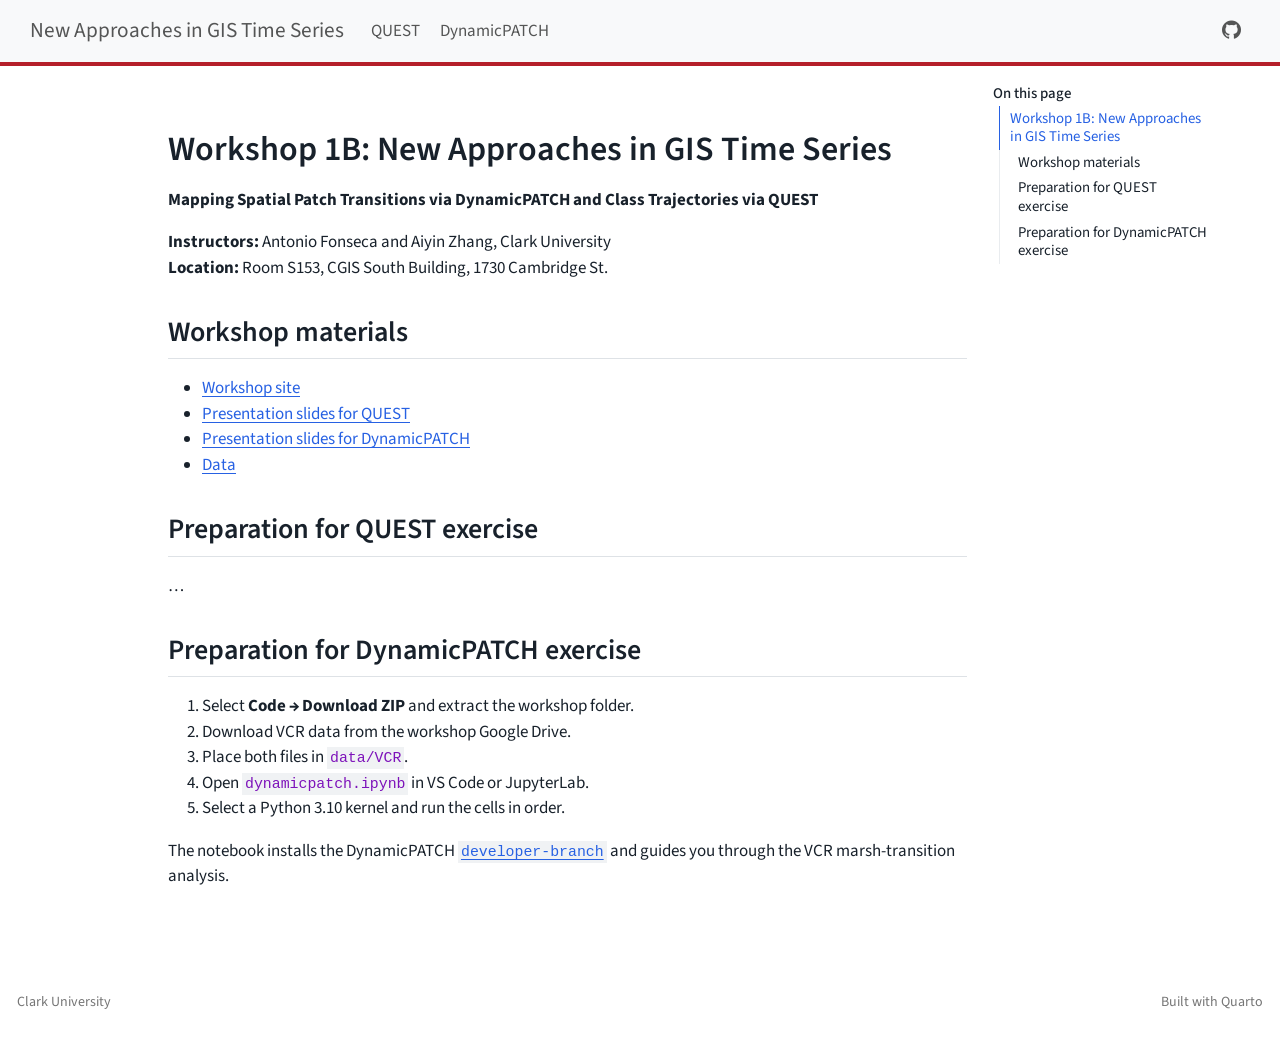
==== index.html @ e87b04e6 "Built site for gh-pages" ====
<!DOCTYPE html>
<html xmlns="http://www.w3.org/1999/xhtml" lang="en" xml:lang="en"><head>

<meta charset="utf-8">
<meta name="generator" content="quarto-1.10.18">

<meta name="viewport" content="width=device-width, initial-scale=1.0, user-scalable=yes">


<title>New Approaches in GIS Time Series</title>
<style>
/* Default styles provided by pandoc.
** See https://pandoc.org/MANUAL.html#variables-for-html for config info.
*/
span.smallcaps{font-variant: small-caps;}
div.columns{display: flex; gap: 1.5em;}
div.column{flex: auto;}
@media screen {
div.columns{gap: min(4vw, 1.5em);}
div.column{overflow-x: auto;}
}
div.hanging-indent{margin-left: 1.5em; text-indent: -1.5em;}
ul.task-list{list-style: none;}
ul.task-list li input[type="checkbox"] {
  width: 0.8em;
  margin: 0 0.8em 0.2em -1em; /* quarto-specific, see https://github.com/quarto-dev/quarto-cli/issues/4556 */ 
  vertical-align: middle;
}
</style>


<script src="site_libs/quarto-nav/quarto-nav.js"></script>
<script src="site_libs/quarto-nav/headroom.min.js"></script>
<script src="site_libs/clipboard/clipboard.min.js"></script>
<script src="site_libs/quarto-html/quarto.js" type="module"></script>
<script src="site_libs/quarto-html/tabsets/tabsets.js" type="module"></script>
<script src="site_libs/quarto-html/popper.min.js"></script>
<script src="site_libs/quarto-html/tippy.umd.min.js"></script>
<script src="site_libs/quarto-html/anchor.min.js"></script>
<link href="site_libs/quarto-html/tippy.css" rel="stylesheet">
<link href="site_libs/quarto-html/quarto-syntax-highlighting-64a204ab8560d761af7679ceaba22944.css" rel="stylesheet" id="quarto-text-highlighting-styles">
<script src="site_libs/bootstrap/bootstrap.min.js"></script>
<link href="site_libs/bootstrap/bootstrap-icons.css" rel="stylesheet">
<link href="site_libs/bootstrap/bootstrap-890df4807d457dbc410f87df85df408d.min.css" rel="stylesheet" append-hash="true" id="quarto-bootstrap" data-mode="light">
<script id="quarto-search-options" type="application/json">{
  "language": {
    "search-no-results-text": "No results",
    "search-matching-documents-text": "matching documents",
    "search-copy-link-title": "Copy link to search",
    "search-hide-matches-text": "Hide additional matches",
    "search-more-match-text": "more match in this document",
    "search-more-matches-text": "more matches in this document",
    "search-clear-button-title": "Clear",
    "search-text-placeholder": "",
    "search-detached-cancel-button-title": "Cancel",
    "search-submit-button-title": "Submit",
    "search-label": "Search"
  }
}</script>


<link rel="stylesheet" href="styles.css">
</head>

<body class="nav-fixed quarto-light">

<div id="quarto-search-results"></div>
  <header id="quarto-header" class="headroom fixed-top">
    <nav class="navbar navbar-expand-lg " data-bs-theme="dark">
      <div class="navbar-container container-fluid">
      <div class="navbar-brand-container mx-auto">
    <a class="navbar-brand" href="./index.html">
    <span class="navbar-title">New Approaches in GIS Time Series</span>
    </a>
  </div>
          <button class="navbar-toggler" type="button" data-bs-toggle="collapse" data-bs-target="#navbarCollapse" aria-controls="navbarCollapse" role="menu" aria-expanded="false" aria-label="Toggle navigation" onclick="if (window.quartoToggleHeadroom) { window.quartoToggleHeadroom(); }">
  <span class="navbar-toggler-icon"></span>
</button>
          <div class="collapse navbar-collapse" id="navbarCollapse">
            <ul class="navbar-nav navbar-nav-scroll me-auto">
  <li class="nav-item">
    <a class="nav-link" href="./QUEST_VCR_1990_2000_2010_2020.html"> 
<span class="menu-text">QUEST</span></a>
  </li>  
  <li class="nav-item">
    <a class="nav-link" href="./dynamicpatch.html"> 
<span class="menu-text">DynamicPATCH</span></a>
  </li>  
</ul>
            <ul class="navbar-nav navbar-nav-scroll ms-auto">
  <li class="nav-item compact">
    <a class="nav-link" href="https://github.com/zay1996/DynamicPATCH/tree/developer-branch"> <i class="bi bi-github" role="img" aria-label="DynamicPATCH developer branch on GitHub">
</i> 
<span class="menu-text"></span></a>
  </li>  
</ul>
          </div> <!-- /navcollapse -->
            <div class="quarto-navbar-tools">
</div>
      </div> <!-- /container-fluid -->
    </nav>
</header>
<!-- content -->
<div id="quarto-content" class="quarto-container page-columns page-rows-contents page-layout-article page-navbar">
<!-- sidebar -->
<!-- margin-sidebar -->
    <div id="quarto-margin-sidebar" class="sidebar margin-sidebar">
        <nav id="TOC" role="doc-toc" class="toc-active">
    <h2 id="toc-title">On this page</h2>
   
  <ul class="collapse">
  <li><a href="#workshop-1b-new-approaches-in-gis-time-series" id="toc-workshop-1b-new-approaches-in-gis-time-series" class="nav-link active" data-scroll-target="#workshop-1b-new-approaches-in-gis-time-series">Workshop 1B: New Approaches in GIS Time Series</a>
  <ul class="collapse">
  <li><a href="#workshop-materials" id="toc-workshop-materials" class="nav-link" data-scroll-target="#workshop-materials">Workshop materials</a></li>
  <li><a href="#preparation-for-quest-exercise" id="toc-preparation-for-quest-exercise" class="nav-link" data-scroll-target="#preparation-for-quest-exercise">Preparation for QUEST exercise</a></li>
  <li><a href="#preparation-for-dynamicpatch-exercise" id="toc-preparation-for-dynamicpatch-exercise" class="nav-link" data-scroll-target="#preparation-for-dynamicpatch-exercise">Preparation for DynamicPATCH exercise</a></li>
  </ul></li>
  </ul>
</nav>
    </div>
<!-- main -->
<main class="content" id="quarto-document-content"><header id="title-block-header" class="quarto-title-block"></header>




<section id="workshop-1b-new-approaches-in-gis-time-series" class="level1">
<h1>Workshop 1B: New Approaches in GIS Time Series</h1>
<p><strong>Mapping Spatial Patch Transitions via DynamicPATCH and Class Trajectories via QUEST</strong></p>
<p><strong>Instructors:</strong> Antonio Fonseca and Aiyin Zhang, Clark University<br>
<strong>Location:</strong> Room S153, CGIS South Building, 1730 Cambridge St.</p>
<section id="workshop-materials" class="level2">
<h2 class="anchored" data-anchor-id="workshop-materials">Workshop materials</h2>
<ul>
<li><a href="https://zay1996.github.io/Workshop_GIStimeseries/">Workshop site</a></li>
<li><a href="https://antoniovfonseca.github.io/summarize-change-components/quest-overview.html">Presentation slides for QUEST</a></li>
<li><a href="https://zay1996.github.io/Workshop_GIStimeseries/dynamicpatch-slides.html">Presentation slides for DynamicPATCH</a></li>
<li><a href="https://drive.google.com/drive/folders/14Lfq2cC1YiIU6R-_Ad7WTLWRcgOANiyQ?usp=sharing">Data</a></li>
</ul>
</section>
<section id="preparation-for-quest-exercise" class="level2">
<h2 class="anchored" data-anchor-id="preparation-for-quest-exercise">Preparation for QUEST exercise</h2>
<p>…</p>
</section>
<section id="preparation-for-dynamicpatch-exercise" class="level2">
<h2 class="anchored" data-anchor-id="preparation-for-dynamicpatch-exercise">Preparation for DynamicPATCH exercise</h2>
<ol type="1">
<li>Select <strong>Code → Download ZIP</strong> and extract the workshop folder.</li>
<li>Download VCR data from the workshop Google Drive.</li>
<li>Place both files in <code>data/VCR</code>.</li>
<li>Open <code>dynamicpatch.ipynb</code> in VS Code or JupyterLab.</li>
<li>Select a Python 3.10 kernel and run the cells in order.</li>
</ol>
<p>The notebook installs the DynamicPATCH <a href="https://github.com/zay1996/DynamicPATCH/tree/developer-branch"><code>developer-branch</code></a> and guides you through the VCR marsh-transition analysis.</p>


</section>
</section>

</main> <!-- /main -->
<script id="quarto-html-after-body" type="application/javascript">
  window.document.addEventListener("DOMContentLoaded", function (event) {
    const icon = "";
    const anchorJS = new window.AnchorJS();
    anchorJS.options = {
      placement: 'right',
      icon: icon
    };
    anchorJS.add('.anchored');
    const isCodeAnnotation = (el) => {
      for (const clz of el.classList) {
        if (clz.startsWith('code-annotation-')) {                     
          return true;
        }
      }
      return false;
    }
    const onCopySuccess = function(e) {
      // button target
      const button = e.trigger;
      // don't keep focus
      button.blur();
      // flash "checked"
      button.classList.add('code-copy-button-checked');
      var currentTitle = button.getAttribute("title");
      button.setAttribute("title", "Copied!");
      let tooltip;
      if (window.bootstrap) {
        button.setAttribute("data-bs-toggle", "tooltip");
        button.setAttribute("data-bs-placement", "left");
        button.setAttribute("data-bs-title", "Copied!");
        tooltip = new bootstrap.Tooltip(button, 
          { trigger: "manual", 
            customClass: "code-copy-button-tooltip",
            offset: [0, -8]});
        tooltip.show();    
      }
      setTimeout(function() {
        if (tooltip) {
          tooltip.hide();
          button.removeAttribute("data-bs-title");
          button.removeAttribute("data-bs-toggle");
          button.removeAttribute("data-bs-placement");
        }
        button.setAttribute("title", currentTitle);
        button.classList.remove('code-copy-button-checked');
      }, 1000);
      // clear code selection
      e.clearSelection();
    }
    const getTextToCopy = function(trigger) {
      const outerScaffold = trigger.parentElement.cloneNode(true);
      const codeEl = outerScaffold.querySelector('code');
      for (const childEl of codeEl.children) {
        if (isCodeAnnotation(childEl)) {
          childEl.remove();
        }
      }
      return codeEl.innerText;
    }
    const clipboard = new window.ClipboardJS('.code-copy-button:not([data-in-quarto-modal])', {
      text: getTextToCopy
    });
    clipboard.on('success', onCopySuccess);
    if (window.document.getElementById('quarto-embedded-source-code-modal')) {
      const clipboardModal = new window.ClipboardJS('.code-copy-button[data-in-quarto-modal]', {
        text: getTextToCopy,
        container: window.document.getElementById('quarto-embedded-source-code-modal')
      });
      clipboardModal.on('success', onCopySuccess);
    }
      var localhostRegex = new RegExp(/^(?:http|https):\/\/localhost\:?[0-9]*\//);
      var mailtoRegex = new RegExp(/^mailto:/);
        var filterRegex = new RegExp("https:\/\/zay1996\.github\.io\/Workshop_GIStimeseries\/");
      var isInternal = (href) => {
          return filterRegex.test(href) || localhostRegex.test(href) || mailtoRegex.test(href);
      }
      // Inspect non-navigation links and adorn them if external
     var links = window.document.querySelectorAll('a[href]:not(.nav-link):not(.navbar-brand):not(.toc-action):not(.sidebar-link):not(.sidebar-item-toggle):not(.pagination-link):not(.no-external):not([aria-hidden]):not(.dropdown-item):not(.quarto-navigation-tool):not(.about-link)');
      for (var i=0; i<links.length; i++) {
        const link = links[i];
        if (!isInternal(link.href)) {
          // undo the damage that might have been done by quarto-nav.js in the case of
          // links that we want to consider external
          if (link.dataset.originalHref !== undefined) {
            link.href = link.dataset.originalHref;
          }
            // target, if specified
            link.setAttribute("target", "_blank");
            if (link.getAttribute("rel") === null) {
              link.setAttribute("rel", "noopener");
            }
        }
      }
    function tippyHover(el, contentFn, onTriggerFn, onUntriggerFn) {
      const config = {
        allowHTML: true,
        maxWidth: 500,
        delay: 100,
        arrow: false,
        appendTo: function(el) {
            return el.parentElement;
        },
        interactive: true,
        interactiveBorder: 10,
        theme: 'quarto',
        placement: 'bottom-start',
      };
      if (contentFn) {
        config.content = contentFn;
      }
      if (onTriggerFn) {
        config.onTrigger = onTriggerFn;
      }
      if (onUntriggerFn) {
        config.onUntrigger = onUntriggerFn;
      }
      window.tippy(el, config); 
    }
    const noterefs = window.document.querySelectorAll('a[role="doc-noteref"]');
    for (var i=0; i<noterefs.length; i++) {
      const ref = noterefs[i];
      tippyHover(ref, function() {
        // use id or data attribute instead here
        let href = ref.getAttribute('data-footnote-href') || ref.getAttribute('href');
        try { href = new URL(href).hash; } catch {}
        const id = href.replace(/^#\/?/, "");
        const note = window.document.getElementById(id);
        if (note) {
          return note.innerHTML;
        } else {
          return "";
        }
      });
    }
    const xrefs = window.document.querySelectorAll('a.quarto-xref');
    const processXRef = (id, note) => {
      // Strip column container classes
      const stripColumnClz = (el) => {
        el.classList.remove("page-full", "page-columns");
        if (el.children) {
          for (const child of el.children) {
            stripColumnClz(child);
          }
        }
      }
      stripColumnClz(note)
      if (id === null || id.startsWith('sec-')) {
        // Special case sections, only their first couple elements
        const container = document.createElement("div");
        if (note.children && note.children.length > 2) {
          container.appendChild(note.children[0].cloneNode(true));
          for (let i = 1; i < note.children.length; i++) {
            const child = note.children[i];
            if (child.tagName === "P" && child.innerText === "") {
              continue;
            } else {
              container.appendChild(child.cloneNode(true));
              break;
            }
          }
          if (window.Quarto?.typesetMath) {
            window.Quarto.typesetMath(container);
          }
          return container.innerHTML
        } else {
          if (window.Quarto?.typesetMath) {
            window.Quarto.typesetMath(note);
          }
          return note.innerHTML;
        }
      } else {
        // Remove any anchor links if they are present
        const anchorLink = note.querySelector('a.anchorjs-link');
        if (anchorLink) {
          anchorLink.remove();
        }
        if (window.Quarto?.typesetMath) {
          window.Quarto.typesetMath(note);
        }
        if (note.classList.contains("callout")) {
          return note.outerHTML;
        } else {
          return note.innerHTML;
        }
      }
    }
    for (var i=0; i<xrefs.length; i++) {
      const xref = xrefs[i];
      tippyHover(xref, undefined, function(instance) {
        instance.disable();
        let url = xref.getAttribute('href');
        let hash = undefined; 
        if (url.startsWith('#')) {
          hash = url;
        } else {
          try { hash = new URL(url).hash; } catch {}
        }
        if (hash) {
          const id = hash.replace(/^#\/?/, "");
          const note = window.document.getElementById(id);
          if (note !== null) {
            try {
              const html = processXRef(id, note.cloneNode(true));
              instance.setContent(html);
            } finally {
              instance.enable();
              instance.show();
            }
          } else {
            // See if we can fetch this
            fetch(url.split('#')[0])
            .then(res => res.text())
            .then(html => {
              const parser = new DOMParser();
              const htmlDoc = parser.parseFromString(html, "text/html");
              const note = htmlDoc.getElementById(id);
              if (note !== null) {
                const html = processXRef(id, note);
                instance.setContent(html);
              } 
            }).finally(() => {
              instance.enable();
              instance.show();
            });
          }
        } else {
          // See if we can fetch a full url (with no hash to target)
          // This is a special case and we should probably do some content thinning / targeting
          fetch(url)
          .then(res => res.text())
          .then(html => {
            const parser = new DOMParser();
            const htmlDoc = parser.parseFromString(html, "text/html");
            const note = htmlDoc.querySelector('main.content');
            if (note !== null) {
              // This should only happen for chapter cross references
              // (since there is no id in the URL)
              // remove the first header
              if (note.children.length > 0 && note.children[0].tagName === "HEADER") {
                note.children[0].remove();
              }
              const html = processXRef(null, note);
              instance.setContent(html);
            } 
          }).finally(() => {
            instance.enable();
            instance.show();
          });
        }
      }, function(instance) {
      });
    }
        let selectedAnnoteEl;
        const selectorForAnnotation = ( cell, annotation) => {
          let cellAttr = 'data-code-cell="' + cell + '"';
          let lineAttr = 'data-code-annotation="' +  annotation + '"';
          const selector = 'span[' + cellAttr + '][' + lineAttr + ']';
          return selector;
        }
        const selectCodeLines = (annoteEl) => {
          const doc = window.document;
          const targetCell = annoteEl.getAttribute("data-target-cell");
          const targetAnnotation = annoteEl.getAttribute("data-target-annotation");
          const annoteSpan = window.document.querySelector(selectorForAnnotation(targetCell, targetAnnotation));
          const lines = annoteSpan.getAttribute("data-code-lines").split(",");
          const lineIds = lines.map((line) => {
            return targetCell + "-" + line;
          })
          let top = null;
          let height = null;
          let parent = null;
          if (lineIds.length > 0) {
              //compute the position of the single el (top and bottom and make a div)
              const el = window.document.getElementById(lineIds[0]);
              top = el.offsetTop;
              height = el.offsetHeight;
              parent = el.parentElement.parentElement;
            if (lineIds.length > 1) {
              const lastEl = window.document.getElementById(lineIds[lineIds.length - 1]);
              const bottom = lastEl.offsetTop + lastEl.offsetHeight;
              height = bottom - top;
            }
            if (top !== null && height !== null && parent !== null) {
              // cook up a div (if necessary) and position it 
              let div = window.document.getElementById("code-annotation-line-highlight");
              if (div === null) {
                div = window.document.createElement("div");
                div.setAttribute("id", "code-annotation-line-highlight");
                div.style.position = 'absolute';
                parent.appendChild(div);
              }
              div.style.top = top - 2 + "px";
              div.style.height = height + 4 + "px";
              div.style.left = 0;
              let gutterDiv = window.document.getElementById("code-annotation-line-highlight-gutter");
              if (gutterDiv === null) {
                gutterDiv = window.document.createElement("div");
                gutterDiv.setAttribute("id", "code-annotation-line-highlight-gutter");
                gutterDiv.style.position = 'absolute';
                const codeCell = window.document.getElementById(targetCell);
                const gutter = codeCell.querySelector('.code-annotation-gutter');
                gutter.appendChild(gutterDiv);
              }
              gutterDiv.style.top = top - 2 + "px";
              gutterDiv.style.height = height + 4 + "px";
            }
            selectedAnnoteEl = annoteEl;
          }
        };
        const unselectCodeLines = () => {
          const elementsIds = ["code-annotation-line-highlight", "code-annotation-line-highlight-gutter"];
          elementsIds.forEach((elId) => {
            const div = window.document.getElementById(elId);
            if (div) {
              div.remove();
            }
          });
          selectedAnnoteEl = undefined;
        };
          // Handle positioning of the toggle
      window.addEventListener(
        "resize",
        throttle(() => {
          elRect = undefined;
          if (selectedAnnoteEl) {
            selectCodeLines(selectedAnnoteEl);
          }
        }, 10)
      );
      function throttle(fn, ms) {
      let throttle = false;
      let timer;
        return (...args) => {
          if(!throttle) { // first call gets through
              fn.apply(this, args);
              throttle = true;
          } else { // all the others get throttled
              if(timer) clearTimeout(timer); // cancel #2
              timer = setTimeout(() => {
                fn.apply(this, args);
                timer = throttle = false;
              }, ms);
          }
        };
      }
        // Attach click handler to the DT
        const annoteDls = window.document.querySelectorAll('dt[data-target-cell]');
        for (const annoteDlNode of annoteDls) {
          annoteDlNode.addEventListener('click', (event) => {
            const clickedEl = event.target;
            if (clickedEl !== selectedAnnoteEl) {
              unselectCodeLines();
              const activeEl = window.document.querySelector('dt[data-target-cell].code-annotation-active');
              if (activeEl) {
                activeEl.classList.remove('code-annotation-active');
              }
              selectCodeLines(clickedEl);
              clickedEl.classList.add('code-annotation-active');
            } else {
              // Unselect the line
              unselectCodeLines();
              clickedEl.classList.remove('code-annotation-active');
            }
          });
        }
    const findCites = (el) => {
      const parentEl = el.parentElement;
      if (parentEl) {
        const cites = parentEl.dataset.cites;
        if (cites) {
          return {
            el,
            cites: cites.split(' ')
          };
        } else {
          return findCites(el.parentElement)
        }
      } else {
        return undefined;
      }
    };
    var bibliorefs = window.document.querySelectorAll('a[role="doc-biblioref"]');
    for (var i=0; i<bibliorefs.length; i++) {
      const ref = bibliorefs[i];
      const citeInfo = findCites(ref);
      if (citeInfo) {
        tippyHover(citeInfo.el, function() {
          var popup = window.document.createElement('div');
          citeInfo.cites.forEach(function(cite) {
            var citeDiv = window.document.createElement('div');
            citeDiv.classList.add('hanging-indent');
            citeDiv.classList.add('csl-entry');
            var biblioDiv = window.document.getElementById('ref-' + cite);
            if (biblioDiv) {
              citeDiv.innerHTML = biblioDiv.innerHTML;
            }
            popup.appendChild(citeDiv);
          });
          return popup.innerHTML;
        });
      }
    }
  });
  </script>
</div> <!-- /content -->
<footer class="footer">
  <div class="nav-footer">
    <div class="nav-footer-left">
<p>Clark University</p>
</div>   
    <div class="nav-footer-center">
      &nbsp;
    </div>
    <div class="nav-footer-right">
<p>Built with Quarto</p>
</div>
  </div>
</footer>




</body></html>
---- site_libs/quarto-html/tippy.css ----
.tippy-box[data-animation=fade][data-state=hidden]{opacity:0}[data-tippy-root]{max-width:calc(100vw - 10px)}.tippy-box{position:relative;background-color:#333;color:#fff;border-radius:4px;font-size:14px;line-height:1.4;white-space:normal;outline:0;transition-property:transform,visibility,opacity}.tippy-box[data-placement^=top]>.tippy-arrow{bottom:0}.tippy-box[data-placement^=top]>.tippy-arrow:before{bottom:-7px;left:0;border-width:8px 8px 0;border-top-color:initial;transform-origin:center top}.tippy-box[data-placement^=bottom]>.tippy-arrow{top:0}.tippy-box[data-placement^=bottom]>.tippy-arrow:before{top:-7px;left:0;border-width:0 8px 8px;border-bottom-color:initial;transform-origin:center bottom}.tippy-box[data-placement^=left]>.tippy-arrow{right:0}.tippy-box[data-placement^=left]>.tippy-arrow:before{border-width:8px 0 8px 8px;border-left-color:initial;right:-7px;transform-origin:center left}.tippy-box[data-placement^=right]>.tippy-arrow{left:0}.tippy-box[data-placement^=right]>.tippy-arrow:before{left:-7px;border-width:8px 8px 8px 0;border-right-color:initial;transform-origin:center right}.tippy-box[data-inertia][data-state=visible]{transition-timing-function:cubic-bezier(.54,1.5,.38,1.11)}.tippy-arrow{width:16px;height:16px;color:#333}.tippy-arrow:before{content:"";position:absolute;border-color:transparent;border-style:solid}.tippy-content{position:relative;padding:5px 9px;z-index:1}
---- site_libs/quarto-html/quarto-syntax-highlighting-64a204ab8560d761af7679ceaba22944.css ----
/* quarto syntax highlight colors */
:root {
  --quarto-hl-ot-color: #003B4F;
  --quarto-hl-at-color: #657422;
  --quarto-hl-ss-color: #20794D;
  --quarto-hl-an-color: #5E5E5E;
  --quarto-hl-fu-color: #4758AB;
  --quarto-hl-st-color: #20794D;
  --quarto-hl-cf-color: #003B4F;
  --quarto-hl-op-color: #5E5E5E;
  --quarto-hl-er-color: #AD0000;
  --quarto-hl-bn-color: #AD0000;
  --quarto-hl-al-color: #AD0000;
  --quarto-hl-va-color: #111111;
  --quarto-hl-bu-color: inherit;
  --quarto-hl-ex-color: inherit;
  --quarto-hl-pp-color: #AD0000;
  --quarto-hl-in-color: #5E5E5E;
  --quarto-hl-vs-color: #20794D;
  --quarto-hl-wa-color: #5E5E5E;
  --quarto-hl-do-color: #5E5E5E;
  --quarto-hl-im-color: #00769E;
  --quarto-hl-ch-color: #20794D;
  --quarto-hl-dt-color: #AD0000;
  --quarto-hl-fl-color: #AD0000;
  --quarto-hl-co-color: #5E5E5E;
  --quarto-hl-cv-color: #5E5E5E;
  --quarto-hl-cn-color: #8f5902;
  --quarto-hl-sc-color: #5E5E5E;
  --quarto-hl-dv-color: #AD0000;
  --quarto-hl-kw-color: #003B4F;
}

/* other quarto variables */
:root {
  --quarto-font-monospace: SFMono-Regular, Menlo, Monaco, Consolas, "Liberation Mono", "Courier New", monospace;
}

/* syntax highlight based on Pandoc's rules */
pre > code.sourceCode > span {
  color: #003B4F;
}

code.sourceCode > span {
  color: #003B4F;
}

div.sourceCode,
div.sourceCode pre.sourceCode {
  color: #003B4F;
}

/* Normal */
code span {
  color: #003B4F;
}

/* Alert */
code span.al {
  color: #AD0000;
  font-style: inherit;
}

/* Annotation */
code span.an {
  color: #5E5E5E;
  font-style: inherit;
}

/* Attribute */
code span.at {
  color: #657422;
  font-style: inherit;
}

/* BaseN */
code span.bn {
  color: #AD0000;
  font-style: inherit;
}

/* BuiltIn */
code span.bu {
  font-style: inherit;
}

/* ControlFlow */
code span.cf {
  color: #003B4F;
  font-weight: bold;
  font-style: inherit;
}

/* Char */
code span.ch {
  color: #20794D;
  font-style: inherit;
}

/* Constant */
code span.cn {
  color: #8f5902;
  font-style: inherit;
}

/* Comment */
code span.co {
  color: #5E5E5E;
  font-style: inherit;
}

/* CommentVar */
code span.cv {
  color: #5E5E5E;
  font-style: italic;
}

/* Documentation */
code span.do {
  color: #5E5E5E;
  font-style: italic;
}

/* DataType */
code span.dt {
  color: #AD0000;
  font-style: inherit;
}

/* DecVal */
code span.dv {
  color: #AD0000;
  font-style: inherit;
}

/* Error */
code span.er {
  color: #AD0000;
  font-style: inherit;
}

/* Extension */
code span.ex {
  font-style: inherit;
}

/* Float */
code span.fl {
  color: #AD0000;
  font-style: inherit;
}

/* Function */
code span.fu {
  color: #4758AB;
  font-style: inherit;
}

/* Import */
code span.im {
  color: #00769E;
  font-style: inherit;
}

/* Information */
code span.in {
  color: #5E5E5E;
  font-style: inherit;
}

/* Keyword */
code span.kw {
  color: #003B4F;
  font-weight: bold;
  font-style: inherit;
}

/* Operator */
code span.op {
  color: #5E5E5E;
  font-style: inherit;
}

/* Other */
code span.ot {
  color: #003B4F;
  font-style: inherit;
}

/* Preprocessor */
code span.pp {
  color: #AD0000;
  font-style: inherit;
}

/* SpecialChar */
code span.sc {
  color: #5E5E5E;
  font-style: inherit;
}

/* SpecialString */
code span.ss {
  color: #20794D;
  font-style: inherit;
}

/* String */
code span.st {
  color: #20794D;
  font-style: inherit;
}

/* Variable */
code span.va {
  color: #111111;
  font-style: inherit;
}

/* VerbatimString */
code span.vs {
  color: #20794D;
  font-style: inherit;
}

/* Warning */
code span.wa {
  color: #5E5E5E;
  font-style: italic;
}

.prevent-inlining {
  content: "</";
}

/*# sourceMappingURL=9d8d5bb603a83b8298b89080a598c93b.css.map */
---- styles.css ----
:root {
  --workshop-red: #b51f2a;
  --workshop-ink: #18212b;
  --workshop-soft: #f5f1ed;
}

body {
  color: var(--workshop-ink);
}

.navbar {
  border-bottom: 4px solid var(--workshop-red);
}

.workshop-hero {
  padding: 3.3rem clamp(1.5rem, 5vw, 5rem);
  margin: -1rem -0.75rem 2.25rem;
  color: white;
  background: linear-gradient(125deg, #70111a, var(--workshop-red) 62%, #d94d4d);
}

.workshop-hero h2 {
  max-width: 980px;
  margin-top: 0;
  font-size: clamp(2rem, 4vw, 3.4rem);
  line-height: 1.05;
}

.workshop-hero h3 {
  max-width: 980px;
  margin: 1rem 0 1.6rem;
  color: #fff7f3;
  font-weight: 500;
}

.hero-actions {
  display: flex;
  flex-wrap: wrap;
  gap: 0.8rem;
  margin-top: 1.5rem;
}

.workshop-hero .btn-primary {
  color: var(--workshop-red);
  background: white;
  border-color: white;
}

.workshop-hero .btn-outline-primary {
  color: white;
  border-color: white;
}

.results-grid {
  display: grid;
  grid-template-columns: repeat(2, minmax(0, 1fr));
  gap: 1.2rem;
}

.results-grid p {
  margin: 0;
}

.results-grid img {
  width: 100%;
  height: 100%;
  object-fit: contain;
  border: 1px solid #ded7d0;
  background: white;
}

table {
  font-size: 1rem;
}

@media (max-width: 780px) {
  .results-grid {
    grid-template-columns: 1fr;
  }
}
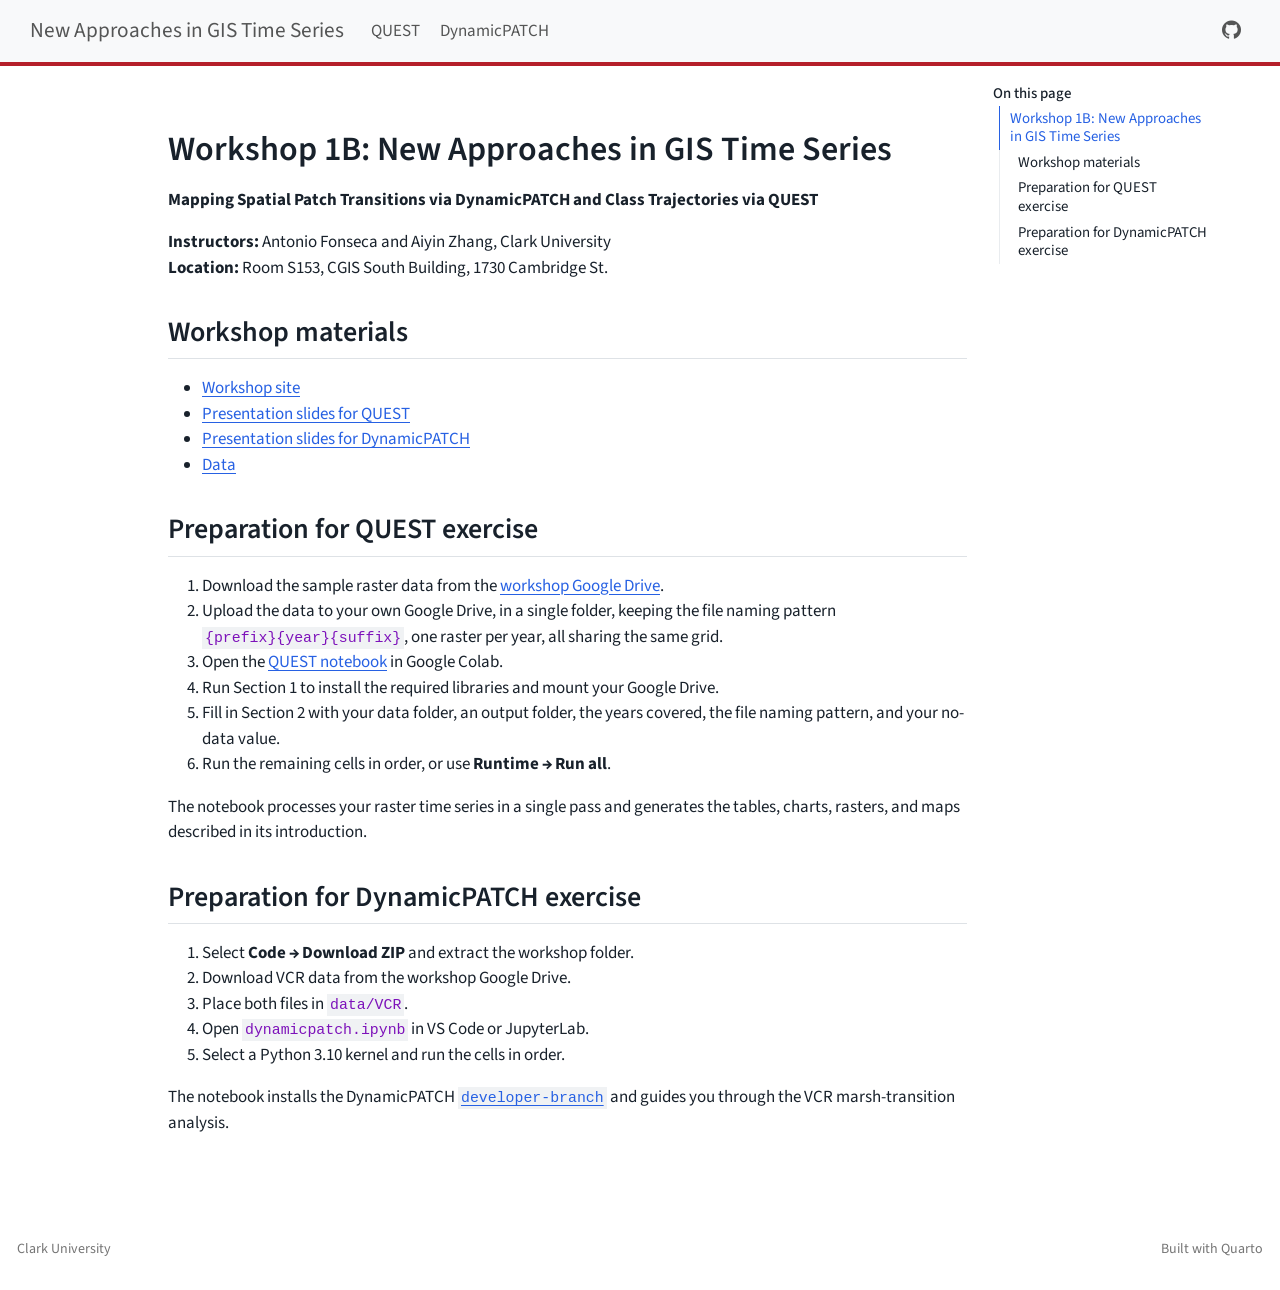
==== commit 79a06c21: "Built site for gh-pages" ====
--- a/index.html
+++ b/index.html
@@ -140,7 +140,15 @@
 </section>
 <section id="preparation-for-quest-exercise" class="level2">
 <h2 class="anchored" data-anchor-id="preparation-for-quest-exercise">Preparation for QUEST exercise</h2>
-<p>…</p>
+<ol type="1">
+<li>Download the sample raster data from the <a href="https://drive.google.com/drive/folders/14Lfq2cC1YiIU6R-_Ad7WTLWRcgOANiyQ?usp=sharing">workshop Google Drive</a>.</li>
+<li>Upload the data to your own Google Drive, in a single folder, keeping the file naming pattern <code>{prefix}{year}{suffix}</code>, one raster per year, all sharing the same grid.</li>
+<li>Open the <a href="https://colab.research.google.com/github/antoniovfonseca/summarize-change-components/blob/main/notebooks/v3/03_quest_pie.ipynb">QUEST notebook</a> in Google Colab.</li>
+<li>Run Section 1 to install the required libraries and mount your Google Drive.</li>
+<li>Fill in Section 2 with your data folder, an output folder, the years covered, the file naming pattern, and your no-data value.</li>
+<li>Run the remaining cells in order, or use <strong>Runtime → Run all</strong>.</li>
+</ol>
+<p>The notebook processes your raster time series in a single pass and generates the tables, charts, rasters, and maps described in its introduction.</p>
 </section>
 <section id="preparation-for-dynamicpatch-exercise" class="level2">
 <h2 class="anchored" data-anchor-id="preparation-for-dynamicpatch-exercise">Preparation for DynamicPATCH exercise</h2>
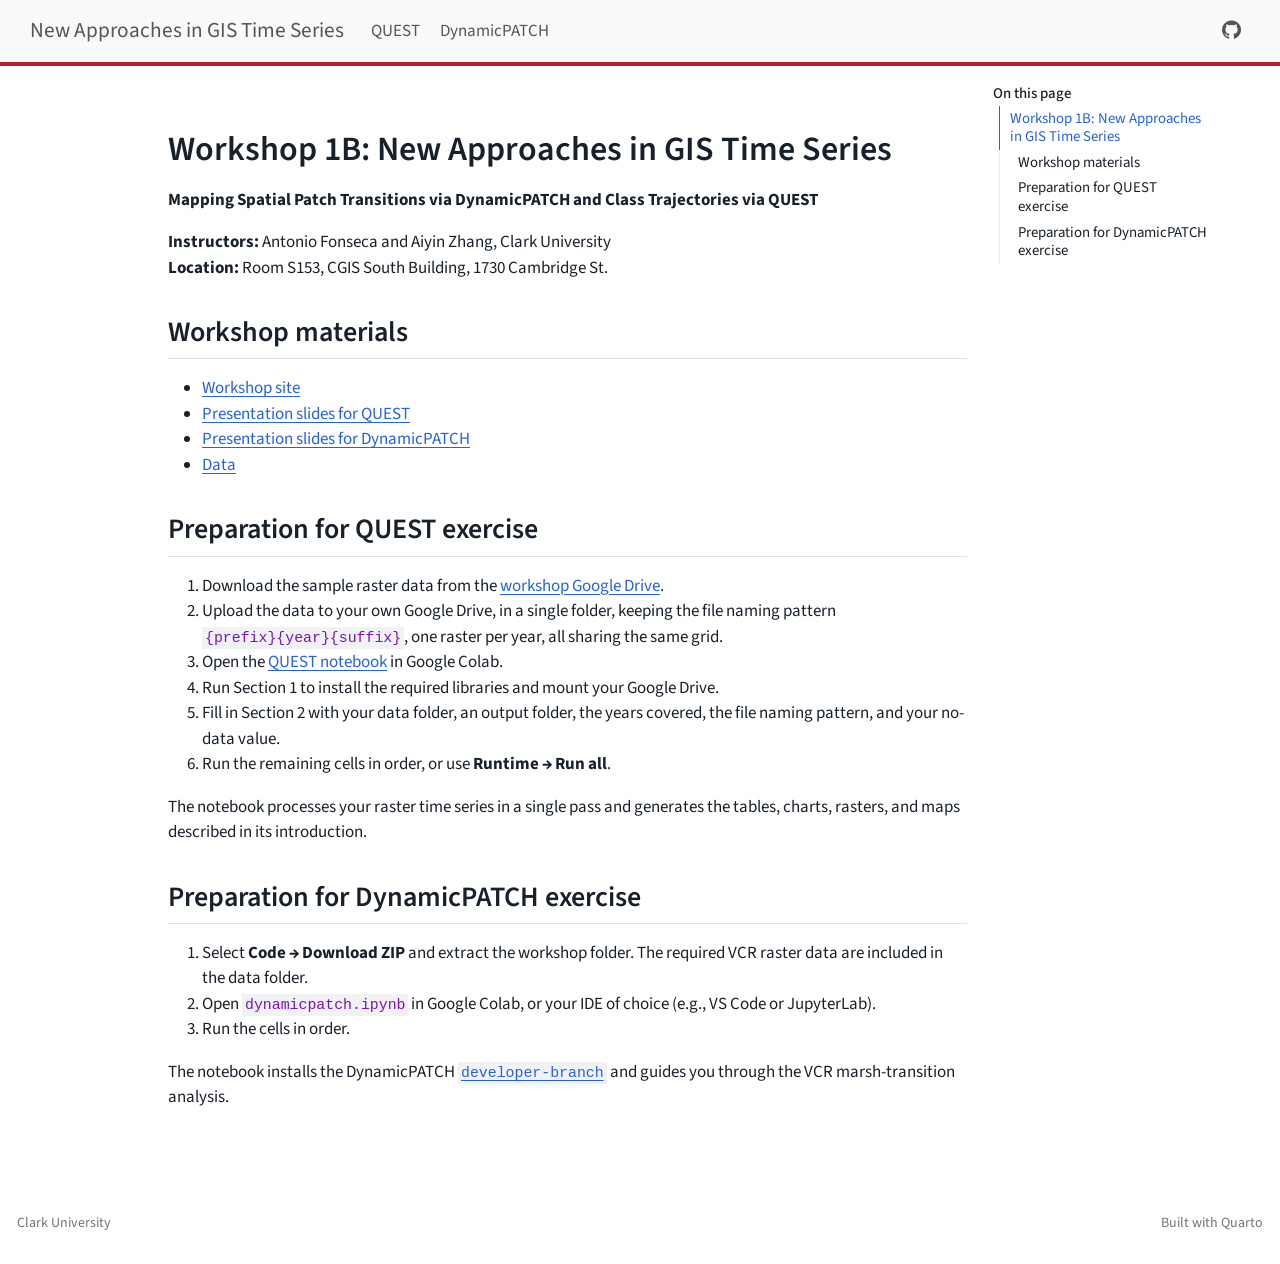
==== commit 37a7a19c: "Built site for gh-pages" ====
--- a/index.html
+++ b/index.html
@@ -134,8 +134,8 @@
 <ul>
 <li><a href="https://zay1996.github.io/Workshop_GIStimeseries/">Workshop site</a></li>
 <li><a href="https://antoniovfonseca.github.io/summarize-change-components/quest-overview.html">Presentation slides for QUEST</a></li>
-<li><a href="https://zay1996.github.io/Workshop_GIStimeseries/dynamicpatch-slides.html">Presentation slides for DynamicPATCH</a></li>
-<li><a href="https://drive.google.com/drive/folders/14Lfq2cC1YiIU6R-_Ad7WTLWRcgOANiyQ?usp=sharing">Data</a></li>
+<li><a href="https://github.com/zay1996/Workshop_GIStimeseries/blob/main/assets/slides/workshop_DynamicPATCH.pptx">Presentation slides for DynamicPATCH</a></li>
+<li><a href="https://github.com/zay1996/Workshop_GIStimeseries/tree/main/data">Data</a></li>
 </ul>
 </section>
 <section id="preparation-for-quest-exercise" class="level2">
@@ -143,7 +143,7 @@
 <ol type="1">
 <li>Download the sample raster data from the <a href="https://drive.google.com/drive/folders/14Lfq2cC1YiIU6R-_Ad7WTLWRcgOANiyQ?usp=sharing">workshop Google Drive</a>.</li>
 <li>Upload the data to your own Google Drive, in a single folder, keeping the file naming pattern <code>{prefix}{year}{suffix}</code>, one raster per year, all sharing the same grid.</li>
-<li>Open the <a href="https://colab.research.google.com/github/antoniovfonseca/summarize-change-components/blob/main/notebooks/v3/03_quest_pie.ipynb">QUEST notebook</a> in Google Colab.</li>
+<li>Open the <a href="https://colab.research.google.com/github/zay1996/Workshop_GIStimeseries/blob/main/QUEST_VCR_1990_2000_2010_2020.ipynb">QUEST notebook</a> in Google Colab.</li>
 <li>Run Section 1 to install the required libraries and mount your Google Drive.</li>
 <li>Fill in Section 2 with your data folder, an output folder, the years covered, the file naming pattern, and your no-data value.</li>
 <li>Run the remaining cells in order, or use <strong>Runtime → Run all</strong>.</li>
@@ -153,11 +153,9 @@
 <section id="preparation-for-dynamicpatch-exercise" class="level2">
 <h2 class="anchored" data-anchor-id="preparation-for-dynamicpatch-exercise">Preparation for DynamicPATCH exercise</h2>
 <ol type="1">
-<li>Select <strong>Code → Download ZIP</strong> and extract the workshop folder.</li>
-<li>Download VCR data from the workshop Google Drive.</li>
-<li>Place both files in <code>data/VCR</code>.</li>
-<li>Open <code>dynamicpatch.ipynb</code> in VS Code or JupyterLab.</li>
-<li>Select a Python 3.10 kernel and run the cells in order.</li>
+<li>Select <strong>Code → Download ZIP</strong> and extract the workshop folder. The required VCR raster data are included in the data folder.</li>
+<li>Open <code>dynamicpatch.ipynb</code> in Google Colab, or your IDE of choice (e.g., VS Code or JupyterLab).</li>
+<li>Run the cells in order.</li>
 </ol>
 <p>The notebook installs the DynamicPATCH <a href="https://github.com/zay1996/DynamicPATCH/tree/developer-branch"><code>developer-branch</code></a> and guides you through the VCR marsh-transition analysis.</p>
 
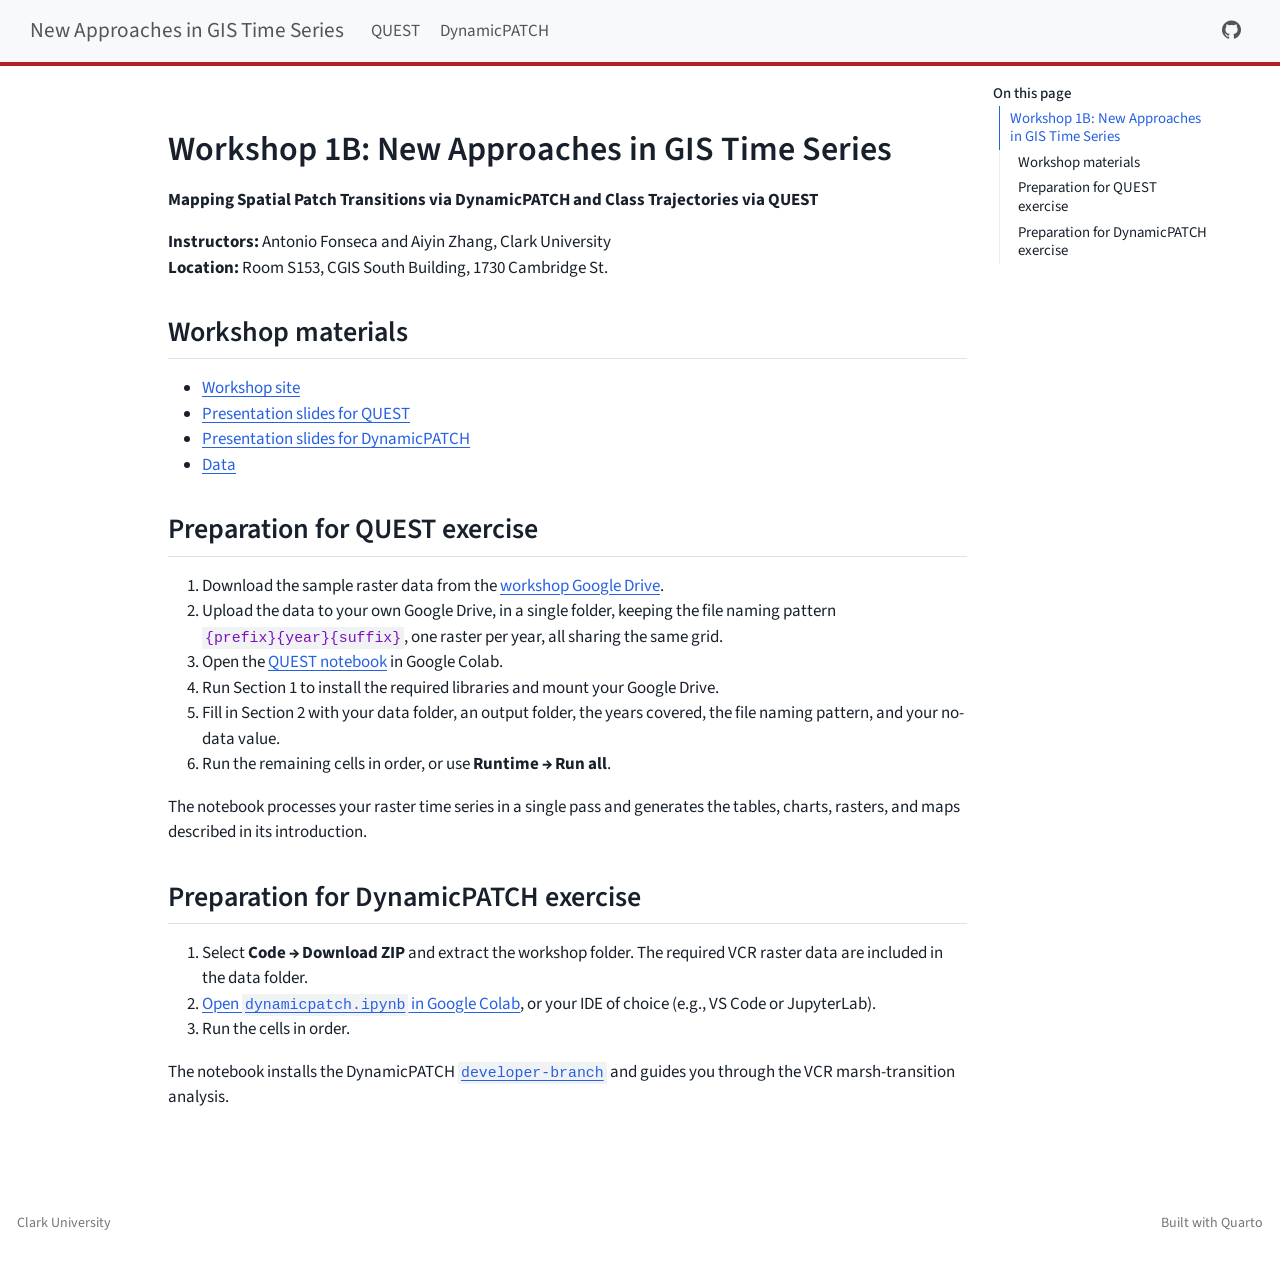
==== commit fa47a409: "Built site for gh-pages" ====
--- a/index.html
+++ b/index.html
@@ -154,7 +154,7 @@
 <h2 class="anchored" data-anchor-id="preparation-for-dynamicpatch-exercise">Preparation for DynamicPATCH exercise</h2>
 <ol type="1">
 <li>Select <strong>Code → Download ZIP</strong> and extract the workshop folder. The required VCR raster data are included in the data folder.</li>
-<li>Open <code>dynamicpatch.ipynb</code> in Google Colab, or your IDE of choice (e.g., VS Code or JupyterLab).</li>
+<li><a href="https://colab.research.google.com/github/zay1996/Workshop_GIStimeseries/blob/main/dynamicpatch.ipynb">Open <code>dynamicpatch.ipynb</code> in Google Colab</a>, or your IDE of choice (e.g., VS Code or JupyterLab).</li>
 <li>Run the cells in order.</li>
 </ol>
 <p>The notebook installs the DynamicPATCH <a href="https://github.com/zay1996/DynamicPATCH/tree/developer-branch"><code>developer-branch</code></a> and guides you through the VCR marsh-transition analysis.</p>
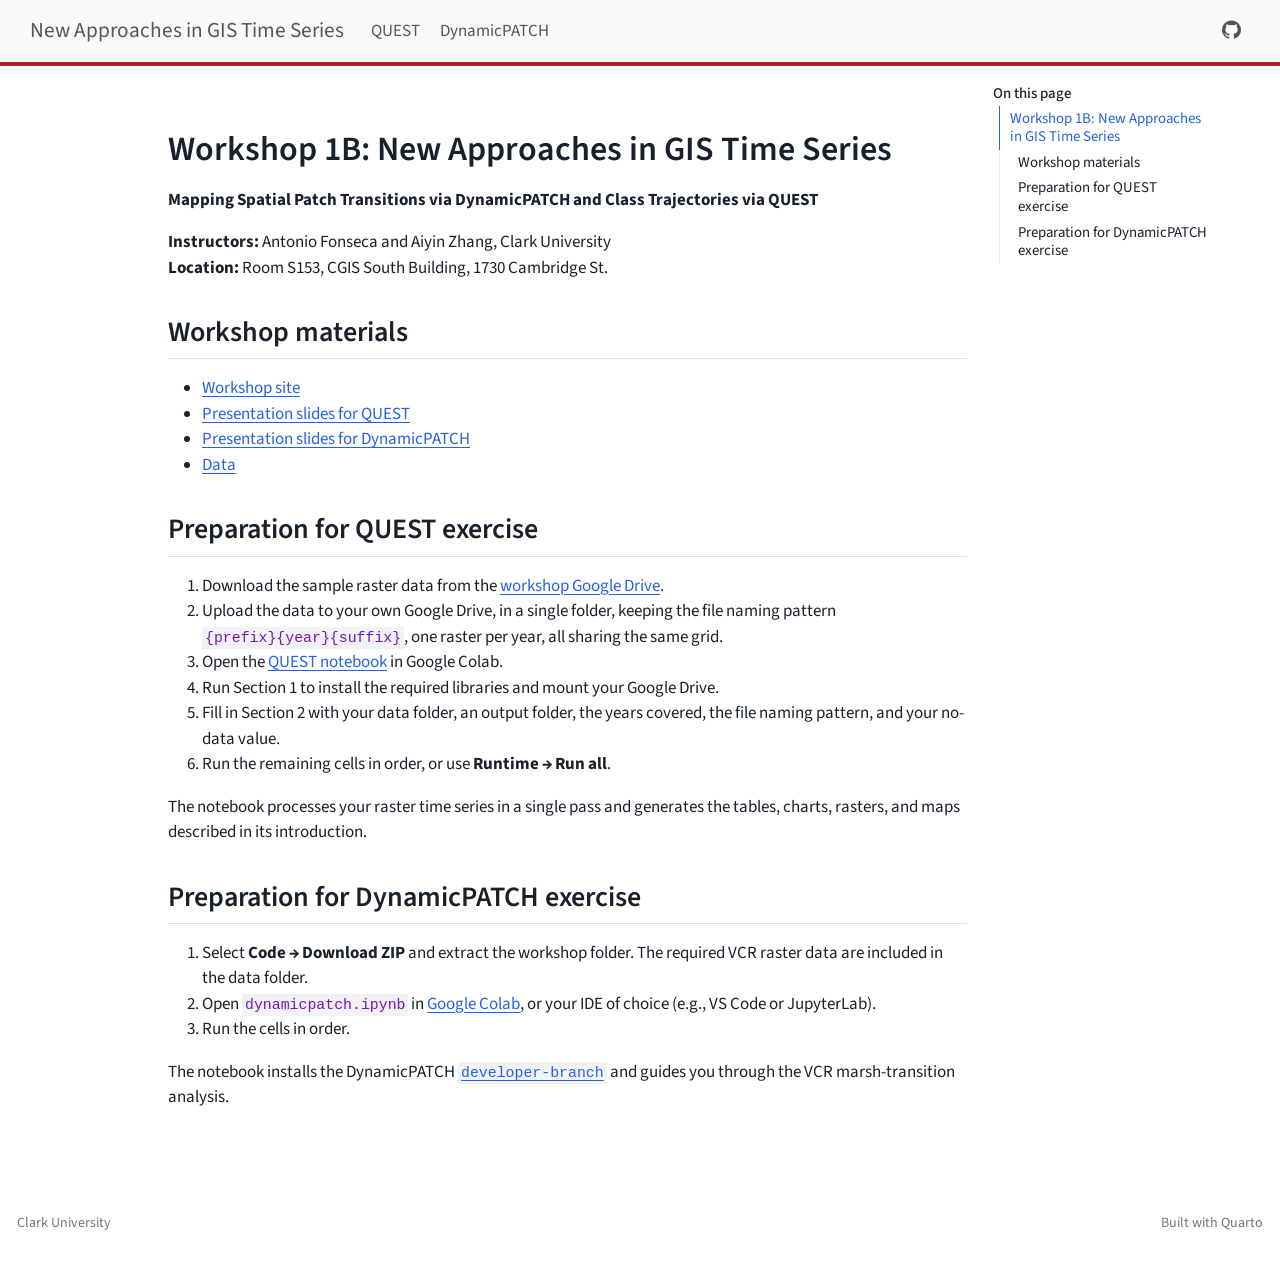
==== commit f41c3582: "Built site for gh-pages" ====
--- a/index.html
+++ b/index.html
@@ -154,7 +154,7 @@
 <h2 class="anchored" data-anchor-id="preparation-for-dynamicpatch-exercise">Preparation for DynamicPATCH exercise</h2>
 <ol type="1">
 <li>Select <strong>Code → Download ZIP</strong> and extract the workshop folder. The required VCR raster data are included in the data folder.</li>
-<li><a href="https://colab.research.google.com/github/zay1996/Workshop_GIStimeseries/blob/main/dynamicpatch.ipynb">Open <code>dynamicpatch.ipynb</code> in Google Colab</a>, or your IDE of choice (e.g., VS Code or JupyterLab).</li>
+<li>Open <code>dynamicpatch.ipynb</code> in <a href="https://colab.research.google.com/github/zay1996/Workshop_GIStimeseries/blob/main/dynamicpatch.ipynb">Google Colab</a>, or your IDE of choice (e.g., VS Code or JupyterLab).</li>
 <li>Run the cells in order.</li>
 </ol>
 <p>The notebook installs the DynamicPATCH <a href="https://github.com/zay1996/DynamicPATCH/tree/developer-branch"><code>developer-branch</code></a> and guides you through the VCR marsh-transition analysis.</p>
